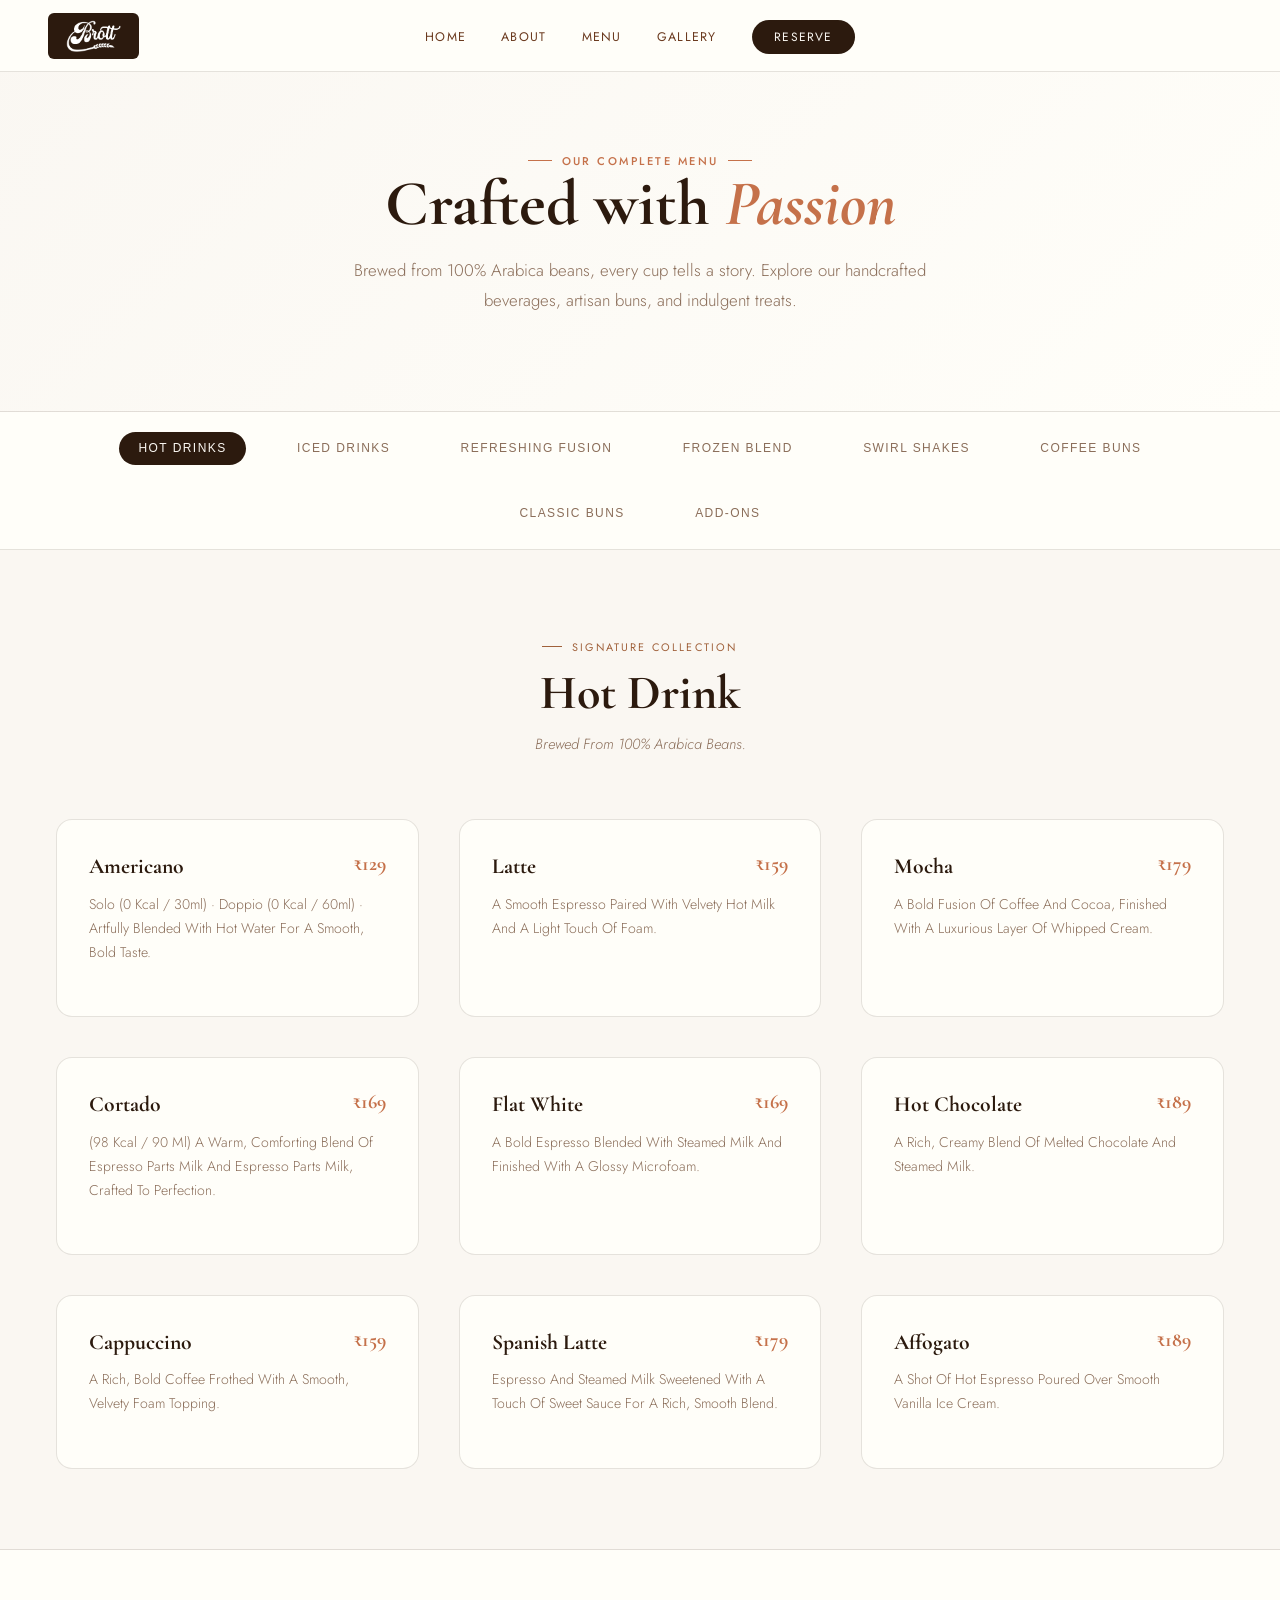
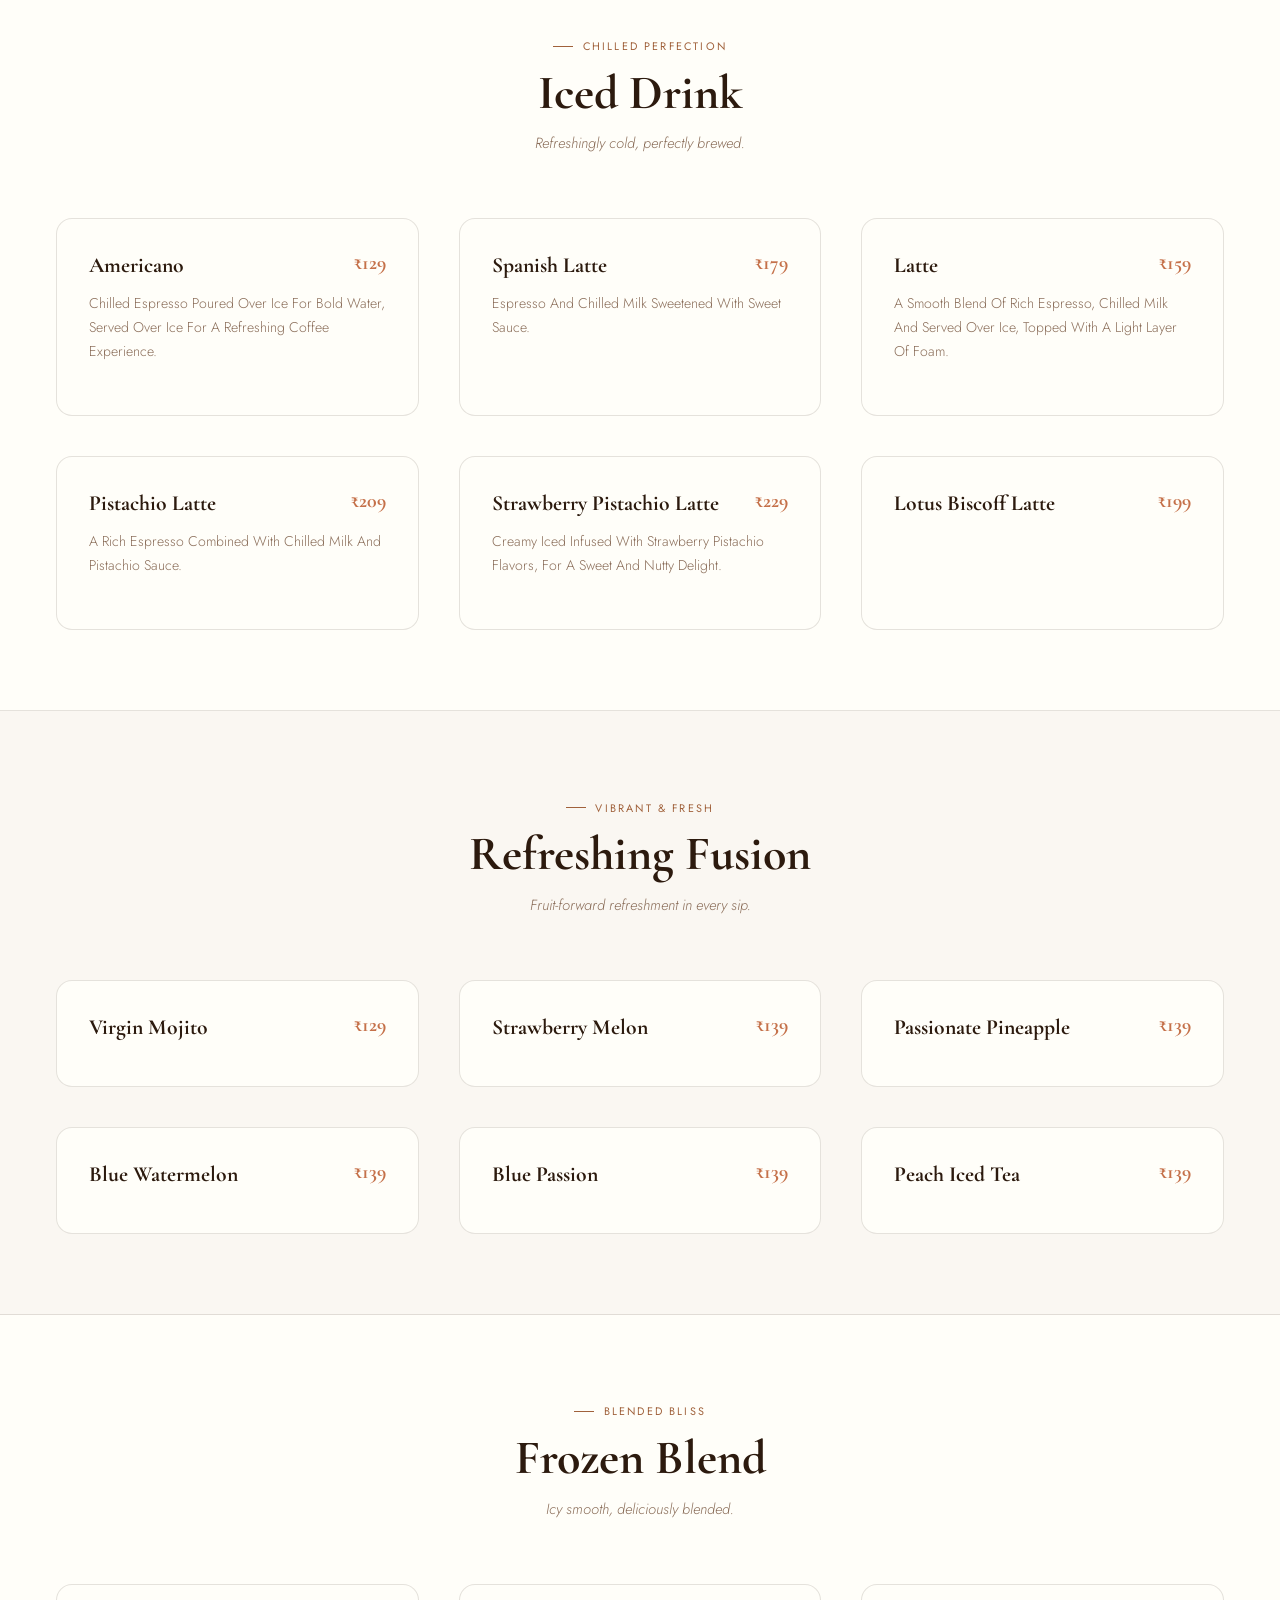
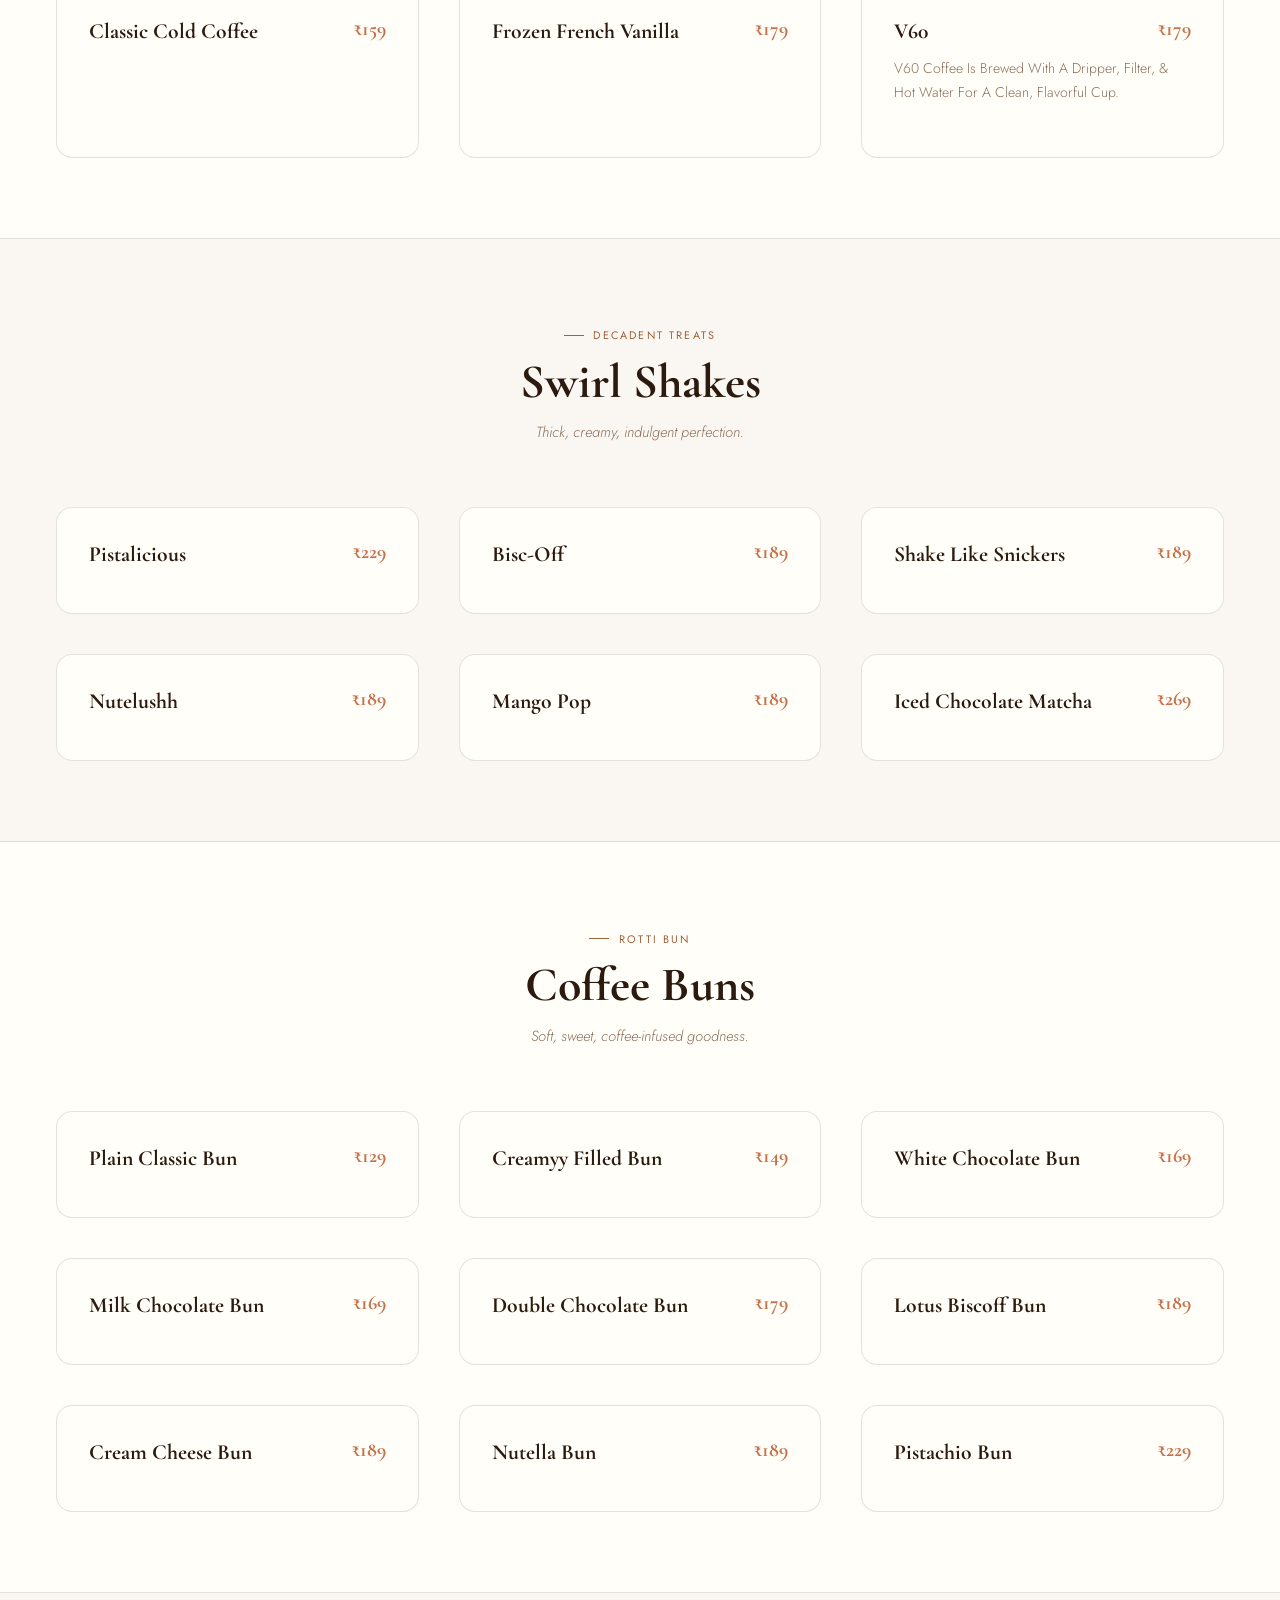
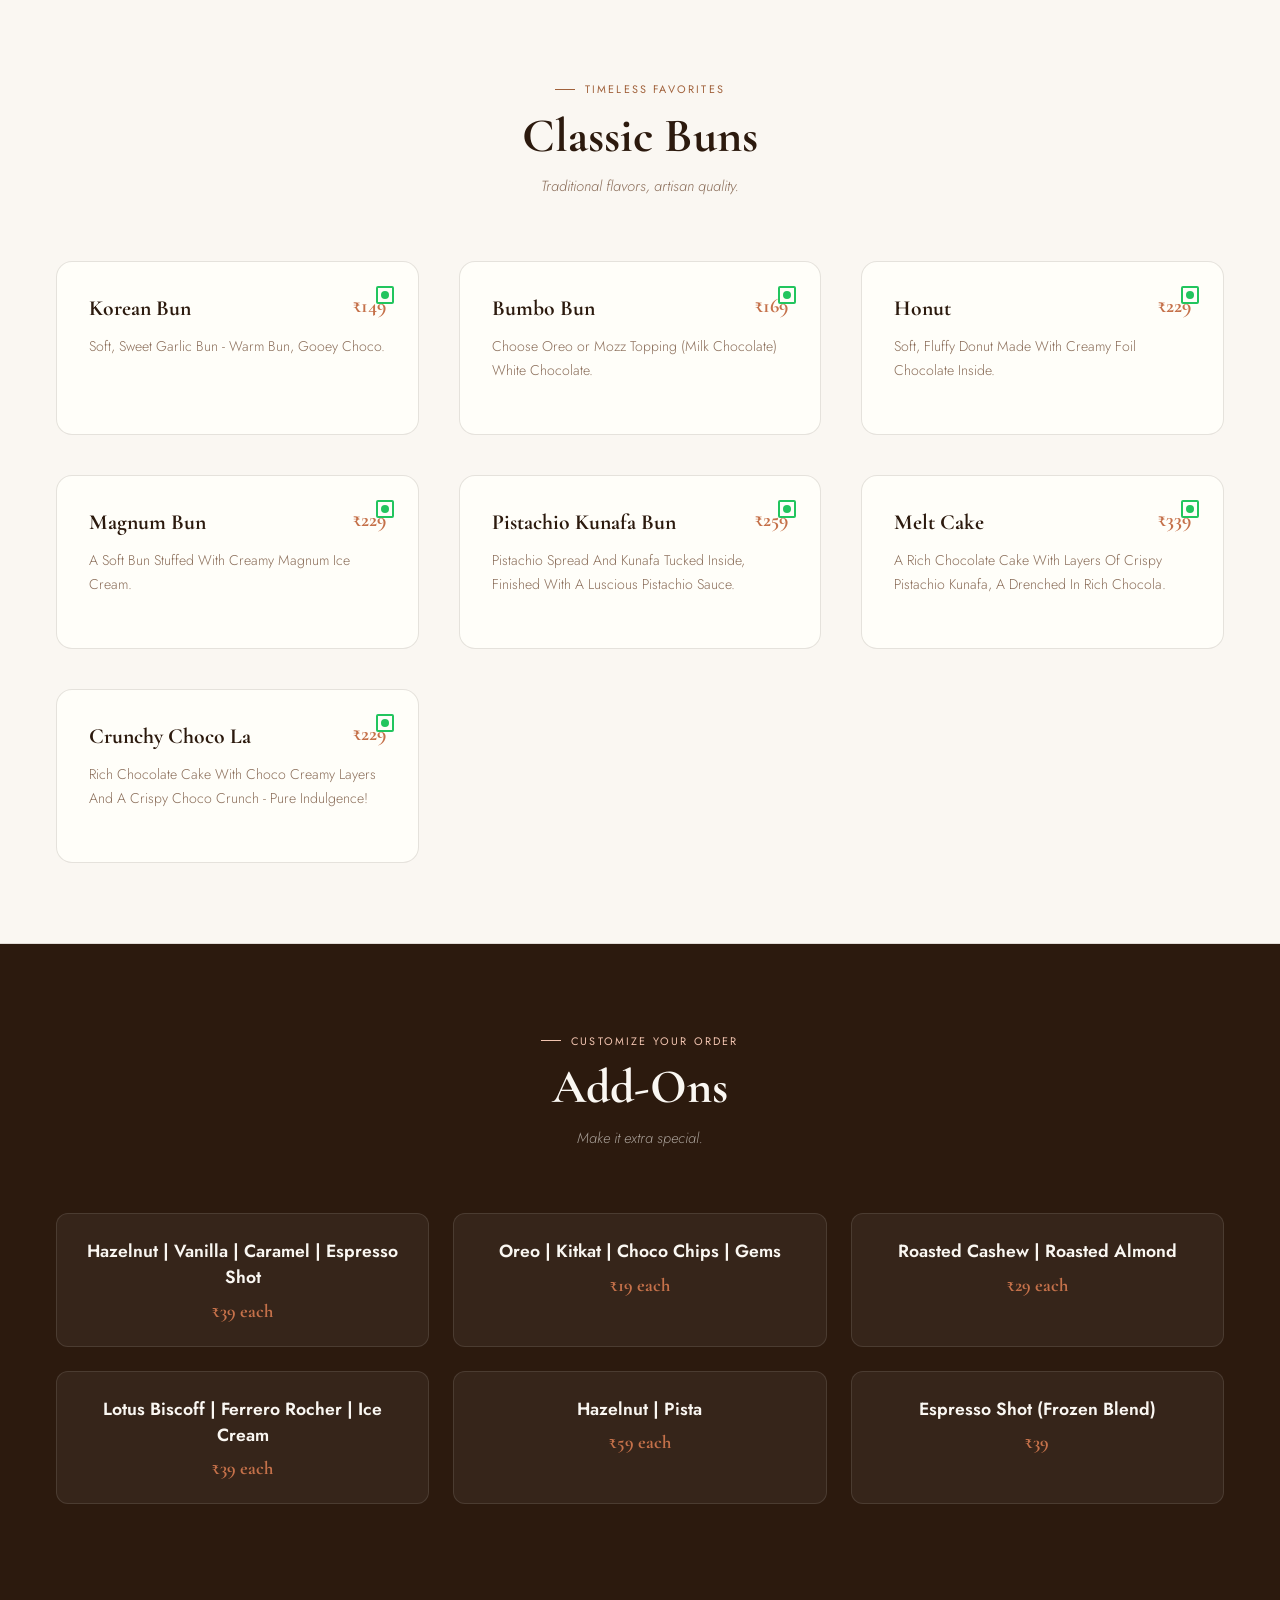
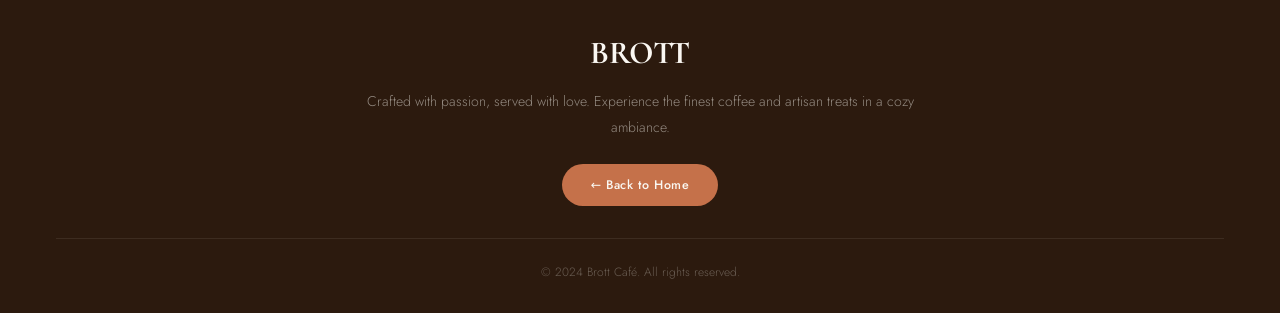
==== menu.html @ 0ff43f2c "Add files via upload" ====
<!DOCTYPE html>
<html lang="en">
<head>
<meta charset="UTF-8">
<meta name="viewport" content="width=device-width, initial-scale=1.0">
<title>Menu - Brott Café</title>
<link href="https://fonts.googleapis.com/css2?family=Cormorant+Garamond:wght@400;500;700&family=Jost:wght@300;400;500;600&display=swap" rel="stylesheet">
<style>
*,*::before,*::after{margin:0;padding:0;box-sizing:border-box}
:root{
  --cream:#FAF7F2;
  --warm:#FFFEF9;
  --blush:#F2C4B0;
  --terra:#C5714A;
  --brown:#2C1A0E;
  --midbrown:#6B3A1F;
  --softbrown:#A0613B;
  --muted:#8B6E5A;
  --border:rgba(44,26,14,0.12);
  --serif:'Cormorant Garamond',Georgia,serif;
  --sans:'Jost',system-ui,sans-serif;
}
html{scroll-behavior:smooth}
body{font-family:var(--sans);background:var(--warm);color:var(--brown);overflow-x:hidden}

/* ─── NAVBAR ─────────────────────────────────────────────── */
nav{
  position:fixed;top:0;left:0;right:0;z-index:200;
  display:flex;align-items:center;justify-content:space-between;
  padding:0 3rem;
  height:72px;
  background:rgba(255,254,249,0.96);
  backdrop-filter:blur(16px);
  border-bottom:1px solid var(--border);
  transition:height 0.3s,box-shadow 0.3s;
}
nav.scrolled{height:60px;box-shadow:0 2px 24px rgba(44,26,14,0.06)}
.nav-logo-wrap{
  display:flex;align-items:center;
  background:var(--brown);
  padding:7px 18px;
  border-radius:6px;
  text-decoration:none;
  transition:background 0.2s;
}
.nav-logo-wrap:hover{background:var(--terra)}
.nav-logo-wrap img{
  height:32px;width:auto;display:block;
}
.nav-toggle{
  display:none;
  align-items:center;
  justify-content:center;
  width:42px;
  height:42px;
  border:none;
  border-radius:12px;
  background:rgba(255,254,249,0.94);
  color:var(--brown);
  cursor:pointer;
  transition:transform 0.2s, background 0.2s;
}
.nav-toggle:hover{background:rgba(255,254,249,1)}
.nav-toggle span{
  display:block;
  width:22px;
  height:2px;
  background:var(--brown);
  border-radius:999px;
  position:relative;
}
.nav-toggle span::before,
.nav-toggle span::after{
  content:'';
  position:absolute;
  width:22px;
  height:2px;
  background:var(--brown);
  border-radius:999px;
  left:0;
  transition:transform 0.2s;
}
.nav-toggle span::before{top:-7px;}
.nav-toggle span::after{top:7px;}
.nav-toggle.open span{background:transparent;}
.nav-toggle.open span::before{transform: translateY(7px) rotate(45deg);}
.nav-toggle.open span::after{transform: translateY(-7px) rotate(-45deg);}
.nav-links{
  display:flex;gap:2.2rem;align-items:center;list-style:none;
  position:absolute;left:50%;transform:translateX(-50%);
}
.nav-links a{
  font-size:0.78rem;font-weight:400;letter-spacing:0.1em;
  text-transform:uppercase;color:var(--midbrown);
  text-decoration:none;transition:color 0.2s;
}
.nav-links a:hover{color:var(--terra)}
.nav-cta{
  background:var(--brown);color:var(--cream) !important;
  padding:0.5rem 1.4rem;border-radius:100px;
  font-size:0.75rem !important;letter-spacing:0.08em;
  transition:background 0.2s,transform 0.15s !important;
}
.nav-cta:hover{background:var(--terra) !important;transform:translateY(-1px)}

/* ─── MENU HERO ──────────────────────────────────────────── */
.menu-hero{
  padding:9rem 3.5rem 4rem;
  background:linear-gradient(135deg, var(--cream) 0%, var(--warm) 100%);
  text-align:center;
  border-bottom:1px solid var(--border);
}
.menu-hero h1{
  font-family:var(--serif);
  font-size:clamp(3rem,5vw,4.5rem);
  line-height:1.1;
  color:var(--brown);
  font-weight:700;
  margin-bottom:1rem;
}
.menu-hero p{
  font-size:1.05rem;
  color:var(--muted);
  font-weight:300;
  max-width:600px;
  margin:0 auto 2rem;
  line-height:1.8;
}
.menu-hero-tag{
  display:inline-flex;align-items:center;gap:0.6rem;
  font-size:0.7rem;letter-spacing:0.22em;text-transform:uppercase;
  color:var(--terra);font-weight:500;
}
.menu-hero-tag::before,
.menu-hero-tag::after{content:'';display:block;width:24px;height:1px;background:var(--terra)}

/* ─── MENU NAVIGATION ────────────────────────────────────── */
.menu-nav{
  position:sticky;
  top:72px;
  z-index:100;
  background:rgba(255,254,249,0.98);
  backdrop-filter:blur(16px);
  border-bottom:1px solid var(--border);
  padding:1.2rem 3.5rem;
}
.menu-nav-inner{
  display:flex;
  gap:2rem;
  justify-content:center;
  flex-wrap:wrap;
}
.menu-nav-btn{
  font-size:0.75rem;
  letter-spacing:0.12em;
  text-transform:uppercase;
  color:var(--muted);
  background:transparent;
  border:none;
  cursor:pointer;
  padding:0.6rem 1.2rem;
  border-radius:100px;
  transition:all 0.2s;
  font-weight:500;
}
.menu-nav-btn:hover{
  color:var(--brown);
  background:rgba(197,113,74,0.08);
}
.menu-nav-btn.active{
  color:var(--cream);
  background:var(--brown);
}

/* ─── MENU SECTION ───────────────────────────────────────── */
.menu-section{
  padding:5rem 3.5rem;
  border-bottom:1px solid var(--border);
}
.menu-section:nth-child(even){
  background:var(--cream);
}
.menu-section:nth-child(odd){
  background:var(--warm);
}
.section-header{
  text-align:center;
  margin-bottom:4rem;
}
.section-tag{
  font-size:0.68rem;
  letter-spacing:0.2em;
  text-transform:uppercase;
  color:var(--softbrown);
  font-weight:400;
  display:inline-flex;
  align-items:center;
  gap:0.6rem;
  margin-bottom:0.8rem;
}
.section-tag::before{content:'';display:block;width:20px;height:1px;background:var(--softbrown)}
.section-title{
  font-family:var(--serif);
  font-size:clamp(2.2rem,4vw,3rem);
  line-height:1.1;
  font-weight:700;
  color:var(--brown);
  margin-bottom:0.8rem;
}
.section-subtitle{
  font-size:0.92rem;
  color:var(--muted);
  font-weight:300;
  font-style:italic;
}

/* ─── MENU GRID ──────────────────────────────────────────── */
.menu-grid{
  display:grid;
  grid-template-columns:repeat(auto-fill, minmax(320px, 1fr));
  gap:2.5rem;
  max-width:1400px;
  margin:0 auto;
}
.menu-item{
  background:var(--warm);
  border-radius:16px;
  padding:2rem;
  border:1px solid var(--border);
  transition:all 0.3s;
  position:relative;
}
.menu-section:nth-child(even) .menu-item{
  background:var(--warm);
}
.menu-item:hover{
  transform:translateY(-4px);
  box-shadow:0 8px 32px rgba(44,26,14,0.12);
  border-color:var(--terra);
}
.menu-item-header{
  display:flex;
  justify-content:space-between;
  align-items:flex-start;
  margin-bottom:0.8rem;
}
.menu-item-name{
  font-family:var(--serif);
  font-size:1.35rem;
  font-weight:700;
  color:var(--brown);
  line-height:1.3;
  flex:1;
}
.menu-item-price{
  font-family:var(--serif);
  font-size:1.25rem;
  font-weight:700;
  color:var(--terra);
  white-space:nowrap;
  margin-left:1rem;
}
.menu-item-desc{
  font-size:0.88rem;
  color:var(--muted);
  line-height:1.7;
  font-weight:300;
  margin-bottom:1.2rem;
}
.menu-item-badge{
  display:inline-block;
  background:var(--terra);
  color:var(--cream);
  font-size:0.6rem;
  letter-spacing:0.12em;
  text-transform:uppercase;
  padding:0.3rem 0.75rem;
  border-radius:100px;
  font-weight:500;
  margin-bottom:0.6rem;
}
.menu-item-veg{
  position:absolute;
  top:1.5rem;
  right:1.5rem;
  width:18px;
  height:18px;
  border:2px solid #22C55E;
  border-radius:2px;
  display:flex;
  align-items:center;
  justify-content:center;
}
.menu-item-veg::after{
  content:'';
  width:8px;
  height:8px;
  background:#22C55E;
  border-radius:50%;
}

/* ─── ADD ONS SECTION ────────────────────────────────────── */
.addons-section{
  background:var(--brown) !important;
  color:var(--cream);
}
.addons-section .section-tag{
  color:var(--blush);
}
.addons-section .section-tag::before{
  background:var(--blush);
}
.addons-section .section-title{
  color:var(--cream);
}
.addons-section .section-subtitle{
  color:rgba(250,247,242,0.6);
}
.addon-grid{
  display:grid;
  grid-template-columns:repeat(auto-fit, minmax(280px, 1fr));
  gap:1.5rem;
  max-width:1200px;
  margin:0 auto;
}
.addon-card{
  background:rgba(255,255,255,0.05);
  border:1px solid rgba(255,255,255,0.1);
  border-radius:12px;
  padding:1.5rem;
  text-align:center;
  transition:all 0.3s;
}
.addon-card:hover{
  background:rgba(255,255,255,0.08);
  border-color:var(--terra);
  transform:translateY(-2px);
}
.addon-card h4{
  font-size:1.1rem;
  color:var(--cream);
  margin-bottom:0.5rem;
  font-weight:600;
}
.addon-card p{
  font-size:0.85rem;
  color:rgba(250,247,242,0.5);
  font-weight:300;
}
.addon-price{
  font-family:var(--serif);
  font-size:1.15rem;
  color:var(--terra);
  font-weight:700;
  margin-top:0.6rem;
}

/* ─── FOOTER ─────────────────────────────────────────────── */
footer{background:var(--brown);padding:3rem 3.5rem 2rem;margin-top:0}
.footer-content{
  text-align:center;
  max-width:600px;
  margin:0 auto;
}
.footer-logo{
  font-family:var(--serif);
  font-size:2rem;
  font-weight:700;
  color:var(--cream);
  margin-bottom:1rem;
}
.footer-content p{
  font-size:0.88rem;
  color:rgba(250,247,242,0.5);
  font-weight:300;
  line-height:1.85;
  margin-bottom:1.5rem;
}
.footer-back{
  display:inline-flex;
  align-items:center;
  gap:0.5rem;
  background:var(--terra);
  color:var(--cream);
  padding:0.75rem 1.8rem;
  border-radius:100px;
  font-size:0.78rem;
  font-weight:500;
  letter-spacing:0.05em;
  text-decoration:none;
  transition:all 0.2s;
}
.footer-back:hover{
  background:var(--softbrown);
  transform:translateY(-2px);
}
.footer-bottom{
  border-top:1px solid rgba(250,247,242,0.08);
  padding-top:1.5rem;
  margin-top:2rem;
  text-align:center;
}
.footer-bottom p{
  font-size:0.75rem;
  color:rgba(250,247,242,0.3);
  font-weight:300;
}

/* ─── RESPONSIVE ─────────────────────────────────────────── */
@media(max-width:900px){
  nav{padding:0 1.5rem}
  .nav-toggle{display:inline-flex}
  .nav-links{display:none;position:fixed;top:72px;left:0;right:0;z-index:190;
    flex-direction:column;align-items:flex-start;gap:1rem;
    padding:1.25rem 1.5rem;background:rgba(255,254,249,0.98);
    backdrop-filter:blur(16px);border-bottom:1px solid rgba(44,26,14,0.08);
    max-height:calc(100vh - 72px);overflow-y:auto;
    transform:none;
  }
  .nav-links.open{display:flex}
  .nav-links li{width:100%}
  .nav-links a{display:block;width:100%;padding:0.75rem 0;color:var(--brown);}
  .nav-cta{width:100%;text-align:center;}
  .menu-hero{padding:7rem 1.5rem 3rem}
  .menu-nav{padding:1rem 1.5rem;top:60px}
  .menu-nav-inner{gap:0.8rem}
  .menu-nav-btn{font-size:0.7rem;padding:0.5rem 1rem}
  .menu-section{padding:3.5rem 1.5rem}
  .menu-grid{
    grid-template-columns:1fr;
    gap:1.5rem;
  }
  .addon-grid{grid-template-columns:1fr}
  footer{padding:2.5rem 1.5rem 1.5rem}
}

/* ─── ANIMATIONS ─────────────────────────────────────────── */
@keyframes fadeIn{
  from{opacity:0;transform:translateY(20px)}
  to{opacity:1;transform:translateY(0)}
}
.menu-item{
  animation:fadeIn 0.6s ease forwards;
  opacity:0;
}
.menu-item:nth-child(1){animation-delay:0.1s}
.menu-item:nth-child(2){animation-delay:0.15s}
.menu-item:nth-child(3){animation-delay:0.2s}
.menu-item:nth-child(4){animation-delay:0.25s}
.menu-item:nth-child(5){animation-delay:0.3s}
.menu-item:nth-child(6){animation-delay:0.35s}
</style>
</head>
<body>

<!-- NAVBAR -->
<nav id="nav">
  <a class="nav-logo-wrap" href="#" aria-label="Brott Home">
    <img src="images/brott_logo_transparent.png" alt="">  </a>
  <button class="nav-toggle" type="button" aria-label="Toggle navigation" aria-expanded="false" aria-controls="nav-menu">
    <span></span>
  </button>
  <ul id="nav-menu" class="nav-links">
    <li><a href="index.html#home">Home</a></li>
    <li><a href="index.html#about">About</a></li>
    <li><a href="menu.html">Menu</a></li>
    <li><a href="index.html#gallery">Gallery</a></li>
    <li><a href="tel:+917996866066" class="nav-cta">Reserve</a></li>
  </ul>
</nav>

<!-- MENU HERO -->
<section class="menu-hero">
  <div class="menu-hero-tag">Our Complete Menu</div>
  <h1>Crafted with <em style="color:var(--terra);font-style:italic">Passion</em></h1>
  <p>Brewed from 100% Arabica beans, every cup tells a story. Explore our handcrafted beverages, artisan buns, and indulgent treats.</p>
</section>

<!-- MENU NAVIGATION -->
<div class="menu-nav">
  <div class="menu-nav-inner">
    <button class="menu-nav-btn active" data-target="hot-drinks">Hot Drinks</button>
    <button class="menu-nav-btn" data-target="iced-drinks">Iced Drinks</button>
    <button class="menu-nav-btn" data-target="refreshing">Refreshing Fusion</button>
    <button class="menu-nav-btn" data-target="frozen">Frozen Blend</button>
    <button class="menu-nav-btn" data-target="shakes">Swirl Shakes</button>
    <button class="menu-nav-btn" data-target="coffee-buns">Coffee Buns</button>
    <button class="menu-nav-btn" data-target="classic-buns">Classic Buns</button>
    <button class="menu-nav-btn" data-target="addons">Add-Ons</button>
  </div>
</div>

<!-- HOT DRINKS -->
<section class="menu-section" id="hot-drinks">
  <div class="section-header">
    <div class="section-tag">Signature Collection</div>
    <h2 class="section-title">Hot Drink</h2>
    <p class="section-subtitle">Brewed From 100% Arabica Beans.</p>
  </div>
  <div class="menu-grid">
    <div class="menu-item">
      <div class="menu-item-header">
        <h3 class="menu-item-name">Americano</h3>
        <span class="menu-item-price">₹129</span>
      </div>
      <p class="menu-item-desc">Solo (0 Kcal / 30ml) · Doppio (0 Kcal / 60ml) · Artfully Blended With Hot Water For A Smooth, Bold Taste.</p>
    </div>
    
    <div class="menu-item">
      <div class="menu-item-header">
        <h3 class="menu-item-name">Latte</h3>
        <span class="menu-item-price">₹159</span>
      </div>
      <p class="menu-item-desc">A Smooth Espresso Paired With Velvety Hot Milk And A Light Touch Of Foam.</p>
    </div>
    
    <div class="menu-item">
      <div class="menu-item-header">
        <h3 class="menu-item-name">Mocha</h3>
        <span class="menu-item-price">₹179</span>
      </div>
      <p class="menu-item-desc">A Bold Fusion Of Coffee And Cocoa, Finished With A Luxurious Layer Of Whipped Cream.</p>
    </div>
    
    <div class="menu-item">
      <div class="menu-item-header">
        <h3 class="menu-item-name">Cortado</h3>
        <span class="menu-item-price">₹169</span>
      </div>
      <p class="menu-item-desc">(98 Kcal / 90 Ml) A Warm, Comforting Blend Of Espresso Parts Milk And Espresso Parts Milk, Crafted To Perfection.</p>
    </div>
    
    <div class="menu-item">
      <div class="menu-item-header">
        <h3 class="menu-item-name">Flat White</h3>
        <span class="menu-item-price">₹169</span>
      </div>
      <p class="menu-item-desc">A Bold Espresso Blended With Steamed Milk And Finished With A Glossy Microfoam.</p>
    </div>
    
    <div class="menu-item">
      <div class="menu-item-header">
        <h3 class="menu-item-name">Hot Chocolate</h3>
        <span class="menu-item-price">₹189</span>
      </div>
      <p class="menu-item-desc">A Rich, Creamy Blend Of Melted Chocolate And Steamed Milk.</p>
    </div>
    
    <div class="menu-item">
      <div class="menu-item-header">
        <h3 class="menu-item-name">Cappuccino</h3>
        <span class="menu-item-price">₹159</span>
      </div>
      <p class="menu-item-desc">A Rich, Bold Coffee Frothed With A Smooth, Velvety Foam Topping.</p>
    </div>
    
    <div class="menu-item">
      <div class="menu-item-header">
        <h3 class="menu-item-name">Spanish Latte</h3>
        <span class="menu-item-price">₹179</span>
      </div>
      <p class="menu-item-desc">Espresso And Steamed Milk Sweetened With A Touch Of Sweet Sauce For A Rich, Smooth Blend.</p>
    </div>
    
    <div class="menu-item">
      <div class="menu-item-header">
        <h3 class="menu-item-name">Affogato</h3>
        <span class="menu-item-price">₹189</span>
      </div>
      <p class="menu-item-desc">A Shot Of Hot Espresso Poured Over Smooth Vanilla Ice Cream.</p>
    </div>
  </div>
</section>

<!-- ICED DRINKS -->
<section class="menu-section" id="iced-drinks">
  <div class="section-header">
    <div class="section-tag">Chilled Perfection</div>
    <h2 class="section-title">Iced Drink</h2>
    <p class="section-subtitle">Refreshingly cold, perfectly brewed.</p>
  </div>
  <div class="menu-grid">
    <div class="menu-item">
      <div class="menu-item-header">
        <h3 class="menu-item-name">Americano</h3>
        <span class="menu-item-price">₹129</span>
      </div>
      <p class="menu-item-desc">Chilled Espresso Poured Over Ice For Bold Water, Served Over Ice For A Refreshing Coffee Experience.</p>
    </div>
    
    <div class="menu-item">
      <div class="menu-item-header">
        <h3 class="menu-item-name">Spanish Latte</h3>
        <span class="menu-item-price">₹179</span>
      </div>
      <p class="menu-item-desc">Espresso And Chilled Milk Sweetened With Sweet Sauce.</p>
    </div>
    
    <div class="menu-item">
      <div class="menu-item-header">
        <h3 class="menu-item-name">Latte</h3>
        <span class="menu-item-price">₹159</span>
      </div>
      <p class="menu-item-desc">A Smooth Blend Of Rich Espresso, Chilled Milk And Served Over Ice, Topped With A Light Layer Of Foam.</p>
    </div>
    
    <div class="menu-item">
      <div class="menu-item-header">
        <h3 class="menu-item-name">Pistachio Latte</h3>
        <span class="menu-item-price">₹209</span>
      </div>
      <p class="menu-item-desc">A Rich Espresso Combined With Chilled Milk And Pistachio Sauce.</p>
    </div>
    
    <div class="menu-item">
      <div class="menu-item-header">
        <h3 class="menu-item-name">Strawberry Pistachio Latte</h3>
        <span class="menu-item-price">₹229</span>
      </div>
      <p class="menu-item-desc">Creamy Iced Infused With Strawberry Pistachio Flavors, For A Sweet And Nutty Delight.</p>
    </div>
    
    <div class="menu-item">
      <div class="menu-item-header">
        <h3 class="menu-item-name">Lotus Biscoff Latte</h3>
        <span class="menu-item-price">₹199</span>
      </div>
      <p class="menu-item-desc"></p>
    </div>
  </div>
</section>

<!-- REFRESHING FUSION -->
<section class="menu-section" id="refreshing">
  <div class="section-header">
    <div class="section-tag">Vibrant & Fresh</div>
    <h2 class="section-title">Refreshing Fusion</h2>
    <p class="section-subtitle">Fruit-forward refreshment in every sip.</p>
  </div>
  <div class="menu-grid">
    <div class="menu-item">
      <div class="menu-item-header">
        <h3 class="menu-item-name">Virgin Mojito</h3>
        <span class="menu-item-price">₹129</span>
      </div>
    </div>
    
    <div class="menu-item">
      <div class="menu-item-header">
        <h3 class="menu-item-name">Strawberry Melon</h3>
        <span class="menu-item-price">₹139</span>
      </div>
    </div>
    
    <div class="menu-item">
      <div class="menu-item-header">
        <h3 class="menu-item-name">Passionate Pineapple</h3>
        <span class="menu-item-price">₹139</span>
      </div>
    </div>
    
    <div class="menu-item">
      <div class="menu-item-header">
        <h3 class="menu-item-name">Blue Watermelon</h3>
        <span class="menu-item-price">₹139</span>
      </div>
    </div>
    
    <div class="menu-item">
      <div class="menu-item-header">
        <h3 class="menu-item-name">Blue Passion</h3>
        <span class="menu-item-price">₹139</span>
      </div>
    </div>
    
    <div class="menu-item">
      <div class="menu-item-header">
        <h3 class="menu-item-name">Peach Iced Tea</h3>
        <span class="menu-item-price">₹139</span>
      </div>
    </div>
  </div>
</section>

<!-- FROZEN BLEND -->
<section class="menu-section" id="frozen">
  <div class="section-header">
    <div class="section-tag">Blended Bliss</div>
    <h2 class="section-title">Frozen Blend</h2>
    <p class="section-subtitle">Icy smooth, deliciously blended.</p>
  </div>
  <div class="menu-grid">
    <div class="menu-item">
      <div class="menu-item-header">
        <h3 class="menu-item-name">Classic Cold Coffee</h3>
        <span class="menu-item-price">₹159</span>
      </div>
    </div>
    
    <div class="menu-item">
      <div class="menu-item-header">
        <h3 class="menu-item-name">Frozen French Vanilla</h3>
        <span class="menu-item-price">₹179</span>
      </div>
    </div>
    
    <div class="menu-item">
      <div class="menu-item-header">
        <h3 class="menu-item-name">V60</h3>
        <span class="menu-item-price">₹179</span>
      </div>
      <p class="menu-item-desc">V60 Coffee Is Brewed With A Dripper, Filter, & Hot Water For A Clean, Flavorful Cup.</p>
    </div>
  </div>
</section>

<!-- SWIRL SHAKES -->
<section class="menu-section" id="shakes">
  <div class="section-header">
    <div class="section-tag">Decadent Treats</div>
    <h2 class="section-title">Swirl Shakes</h2>
    <p class="section-subtitle">Thick, creamy, indulgent perfection.</p>
  </div>
  <div class="menu-grid">
    <div class="menu-item">
      <div class="menu-item-header">
        <h3 class="menu-item-name">Pistalicious</h3>
        <span class="menu-item-price">₹229</span>
      </div>
    </div>
    
    <div class="menu-item">
      <div class="menu-item-header">
        <h3 class="menu-item-name">Bisc-Off</h3>
        <span class="menu-item-price">₹189</span>
      </div>
    </div>
    
    <div class="menu-item">
      <div class="menu-item-header">
        <h3 class="menu-item-name">Shake Like Snickers</h3>
        <span class="menu-item-price">₹189</span>
      </div>
    </div>
    
    <div class="menu-item">
      <div class="menu-item-header">
        <h3 class="menu-item-name">Nutelushh</h3>
        <span class="menu-item-price">₹189</span>
      </div>
    </div>
    
    <div class="menu-item">
      <div class="menu-item-header">
        <h3 class="menu-item-name">Mango Pop</h3>
        <span class="menu-item-price">₹189</span>
      </div>
    </div>
    
    <div class="menu-item">
      <div class="menu-item-header">
        <h3 class="menu-item-name">Iced Chocolate Matcha</h3>
        <span class="menu-item-price">₹269</span>
      </div>
    </div>
  </div>
</section>

<!-- COFFEE BUNS -->
<section class="menu-section" id="coffee-buns">
  <div class="section-header">
    <div class="section-tag">Rotti Bun</div>
    <h2 class="section-title">Coffee Buns</h2>
    <p class="section-subtitle">Soft, sweet, coffee-infused goodness.</p>
  </div>
  <div class="menu-grid">
    <div class="menu-item">
      <div class="menu-item-header">
        <h3 class="menu-item-name">Plain Classic Bun</h3>
        <span class="menu-item-price">₹129</span>
      </div>
    </div>
    
    <div class="menu-item">
      <div class="menu-item-header">
        <h3 class="menu-item-name">Creamyy Filled Bun</h3>
        <span class="menu-item-price">₹149</span>
      </div>
    </div>
    
    <div class="menu-item">
      <div class="menu-item-header">
        <h3 class="menu-item-name">White Chocolate Bun</h3>
        <span class="menu-item-price">₹169</span>
      </div>
    </div>
    
    <div class="menu-item">
      <div class="menu-item-header">
        <h3 class="menu-item-name">Milk Chocolate Bun</h3>
        <span class="menu-item-price">₹169</span>
      </div>
    </div>
    
    <div class="menu-item">
      <div class="menu-item-header">
        <h3 class="menu-item-name">Double Chocolate Bun</h3>
        <span class="menu-item-price">₹179</span>
      </div>
    </div>
    
    <div class="menu-item">
      <div class="menu-item-header">
        <h3 class="menu-item-name">Lotus Biscoff Bun</h3>
        <span class="menu-item-price">₹189</span>
      </div>
    </div>
    
    <div class="menu-item">
      <div class="menu-item-header">
        <h3 class="menu-item-name">Cream Cheese Bun</h3>
        <span class="menu-item-price">₹189</span>
      </div>
    </div>
    
    <div class="menu-item">
      <div class="menu-item-header">
        <h3 class="menu-item-name">Nutella Bun</h3>
        <span class="menu-item-price">₹189</span>
      </div>
    </div>
    
    <div class="menu-item">
      <div class="menu-item-header">
        <h3 class="menu-item-name">Pistachio Bun</h3>
        <span class="menu-item-price">₹229</span>
      </div>
    </div>
  </div>
</section>

<!-- CLASSIC BUNS -->
<section class="menu-section" id="classic-buns">
  <div class="section-header">
    <div class="section-tag">Timeless Favorites</div>
    <h2 class="section-title">Classic Buns</h2>
    <p class="section-subtitle">Traditional flavors, artisan quality.</p>
  </div>
  <div class="menu-grid">
    <div class="menu-item">
      <div class="menu-item-veg"></div>
      <div class="menu-item-header">
        <h3 class="menu-item-name">Korean Bun</h3>
        <span class="menu-item-price">₹149</span>
      </div>
      <p class="menu-item-desc">Soft, Sweet Garlic Bun - Warm Bun, Gooey Choco.</p>
    </div>
    
    <div class="menu-item">
      <div class="menu-item-veg"></div>
      <div class="menu-item-header">
        <h3 class="menu-item-name">Bumbo Bun</h3>
        <span class="menu-item-price">₹169</span>
      </div>
      <p class="menu-item-desc">Choose Oreo or Mozz Topping (Milk Chocolate) White Chocolate.</p>
    </div>
    
    <div class="menu-item">
      <div class="menu-item-veg"></div>
      <div class="menu-item-header">
        <h3 class="menu-item-name">Honut</h3>
        <span class="menu-item-price">₹229</span>
      </div>
      <p class="menu-item-desc">Soft, Fluffy Donut Made With Creamy Foil Chocolate Inside.</p>
    </div>
    
    <div class="menu-item">
      <div class="menu-item-veg"></div>
      <div class="menu-item-header">
        <h3 class="menu-item-name">Magnum Bun</h3>
        <span class="menu-item-price">₹229</span>
      </div>
      <p class="menu-item-desc">A Soft Bun Stuffed With Creamy Magnum Ice Cream.</p>
    </div>
    
    <div class="menu-item">
      <div class="menu-item-veg"></div>
      <div class="menu-item-header">
        <h3 class="menu-item-name">Pistachio Kunafa Bun</h3>
        <span class="menu-item-price">₹259</span>
      </div>
      <p class="menu-item-desc">Pistachio Spread And Kunafa Tucked Inside, Finished With A Luscious Pistachio Sauce.</p>
    </div>
    
    <div class="menu-item">
      <div class="menu-item-veg"></div>
      <div class="menu-item-header">
        <h3 class="menu-item-name">Melt Cake</h3>
        <span class="menu-item-price">₹339</span>
      </div>
      <p class="menu-item-desc">A Rich Chocolate Cake With Layers Of Crispy Pistachio Kunafa, A Drenched In Rich Chocola.</p>
    </div>
    
    <div class="menu-item">
      <div class="menu-item-veg"></div>
      <div class="menu-item-header">
        <h3 class="menu-item-name">Crunchy Choco La</h3>
        <span class="menu-item-price">₹229</span>
      </div>
      <p class="menu-item-desc">Rich Chocolate Cake With Choco Creamy Layers And A Crispy Choco Crunch - Pure Indulgence!</p>
    </div>
  </div>
</section>

<!-- ADD ONS -->
<section class="menu-section addons-section" id="addons">
  <div class="section-header">
    <div class="section-tag">Customize Your Order</div>
    <h2 class="section-title">Add-Ons</h2>
    <p class="section-subtitle">Make it extra special.</p>
  </div>
  <div class="addon-grid">
    <div class="addon-card">
      <h4>Hazelnut | Vanilla | Caramel | Espresso Shot</h4>
      <div class="addon-price">₹39 each</div>
    </div>
    <div class="addon-card">
      <h4>Oreo | Kitkat | Choco Chips | Gems</h4>
      <div class="addon-price">₹19 each</div>
    </div>
    <div class="addon-card">
      <h4>Roasted Cashew | Roasted Almond</h4>
      <div class="addon-price">₹29 each</div>
    </div>
    <div class="addon-card">
      <h4>Lotus Biscoff | Ferrero Rocher | Ice Cream</h4>
      <div class="addon-price">₹39 each</div>
    </div>
    <div class="addon-card">
      <h4>Hazelnut | Pista</h4>
      <div class="addon-price">₹59 each</div>
    </div>
    <div class="addon-card">
      <h4>Espresso Shot (Frozen Blend)</h4>
      <div class="addon-price">₹39</div>
    </div>
  </div>
</section>

<!-- FOOTER -->
<footer>
  <div class="footer-content">
    <div class="footer-logo">BROTT</div>
    <p>Crafted with passion, served with love. Experience the finest coffee and artisan treats in a cozy ambiance.</p>
    <a href="index.html" class="footer-back">← Back to Home</a>
  </div>
  <div class="footer-bottom">
    <p>&copy; 2024 Brott Café. All rights reserved.</p>
  </div>
</footer>

<script>
// Navbar scroll effect
window.addEventListener('scroll', () => {
  const navbar = document.getElementById('navbar');
  if (window.scrollY > 100) {
    navbar.classList.add('scrolled');
  } else {
    navbar.classList.remove('scrolled');
  }
});

// Mobile menu toggle
const navToggle = document.getElementById('navToggle');
const navLinks = document.getElementById('navLinks');

navToggle.addEventListener('click', () => {
  navToggle.classList.toggle('open');
  navLinks.classList.toggle('open');
});

// Menu navigation
const menuNavBtns = document.querySelectorAll('.menu-nav-btn');
menuNavBtns.forEach(btn => {
  btn.addEventListener('click', () => {
    // Remove active class from all buttons
    menuNavBtns.forEach(b => b.classList.remove('active'));
    // Add active class to clicked button
    btn.classList.add('active');
    
    // Scroll to section
    const target = btn.getAttribute('data-target');
    const section = document.getElementById(target);
    if (section) {
      const offset = 140; // navbar + menu-nav height
      const elementPosition = section.getBoundingClientRect().top;
      const offsetPosition = elementPosition + window.pageYOffset - offset;
      
      window.scrollTo({
        top: offsetPosition,
        behavior: 'smooth'
      });
    }
  });
});

// Update active menu nav on scroll
const sections = document.querySelectorAll('.menu-section');
window.addEventListener('scroll', () => {
  let current = '';
  sections.forEach(section => {
    const sectionTop = section.offsetTop;
    const sectionHeight = section.clientHeight;
    if (window.pageYOffset >= (sectionTop - 200)) {
      current = section.getAttribute('id');
    }
  });
  
  menuNavBtns.forEach(btn => {
    btn.classList.remove('active');
    if (btn.getAttribute('data-target') === current) {
      btn.classList.add('active');
    }
  });
});
</script>

</body>
</html>
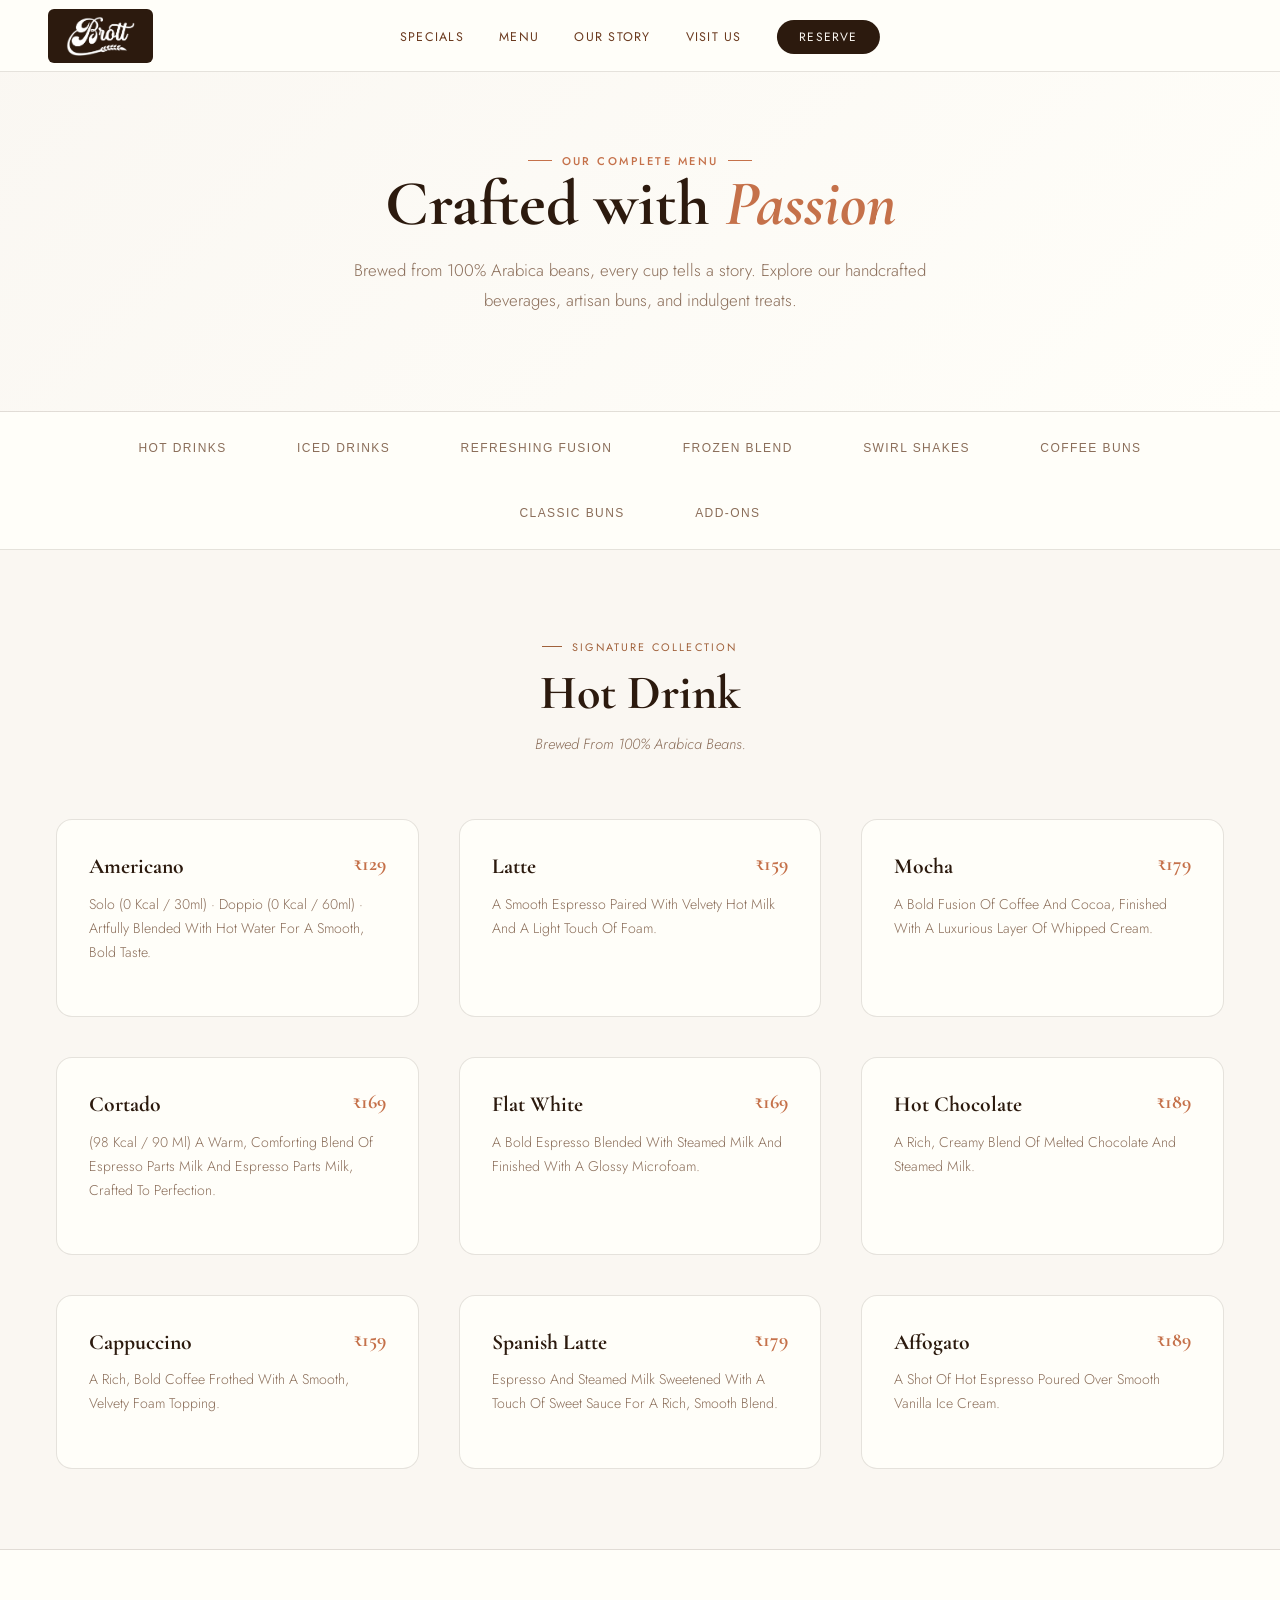
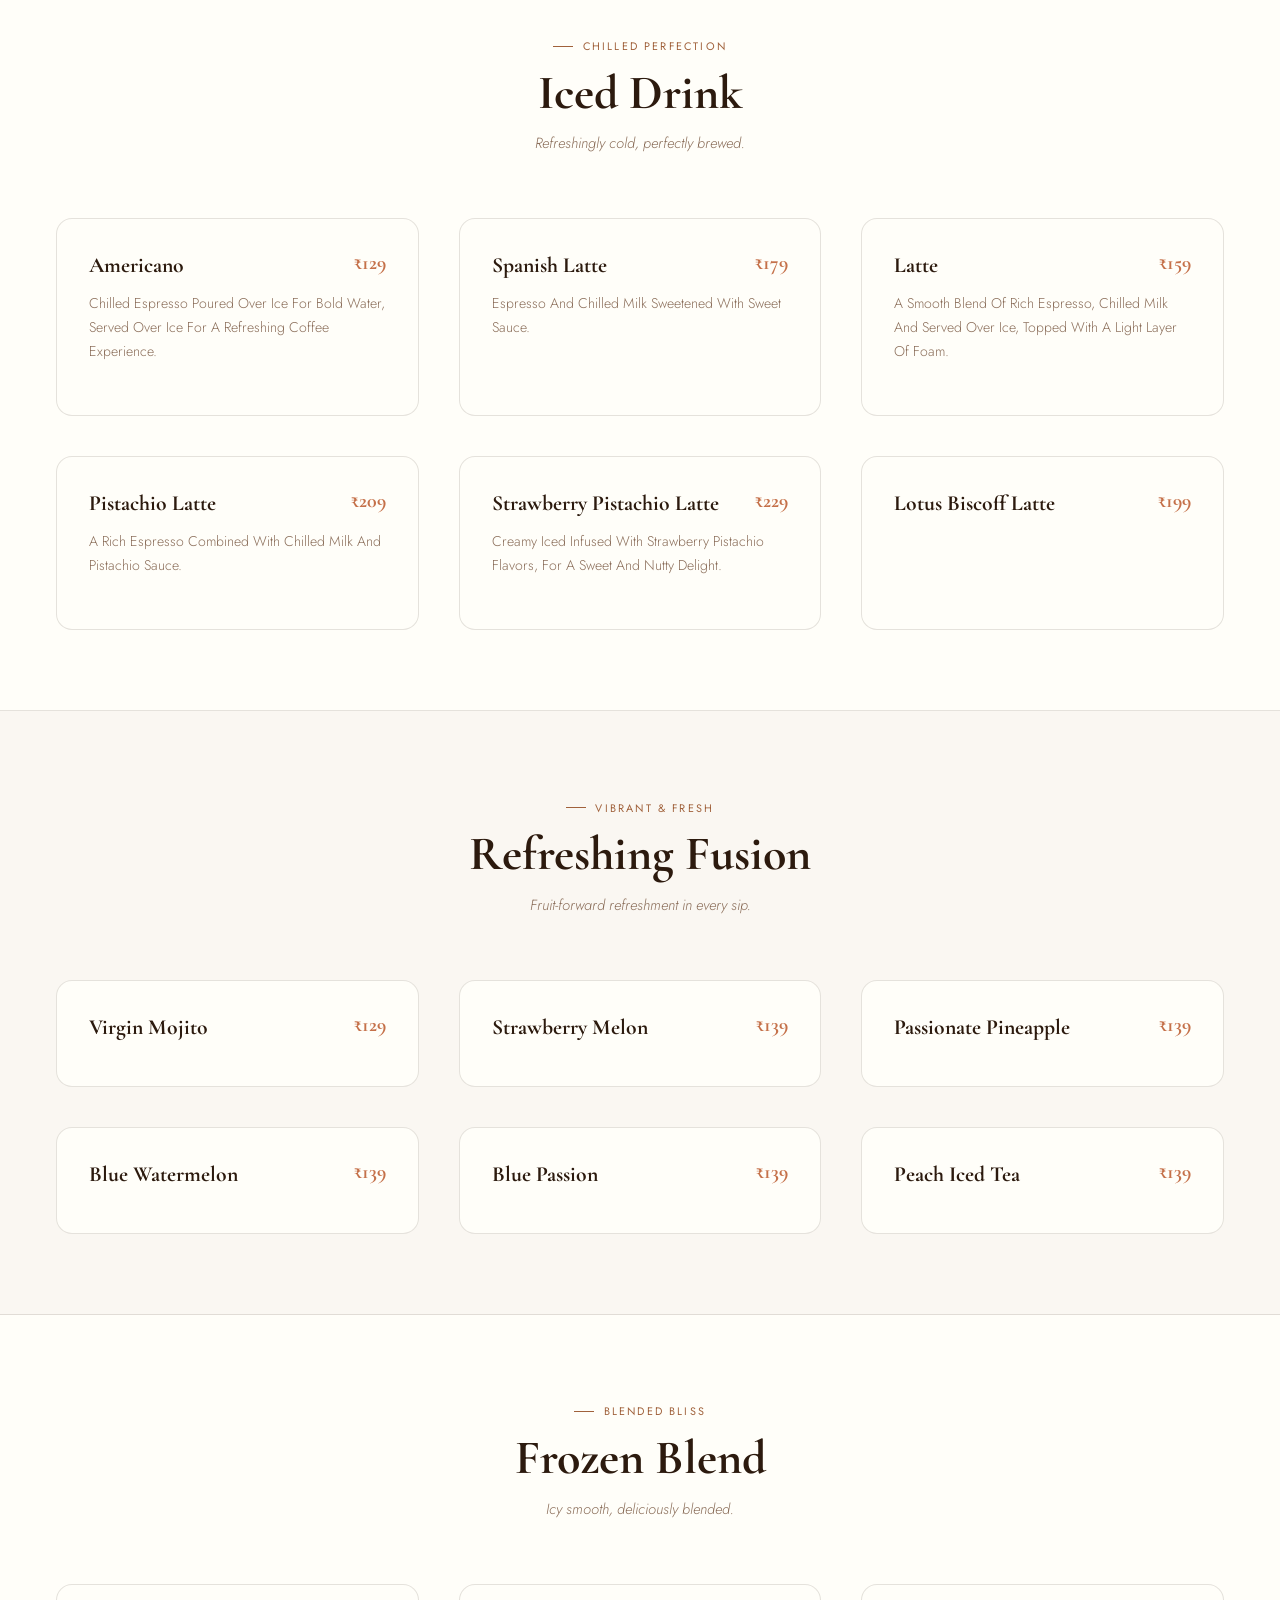
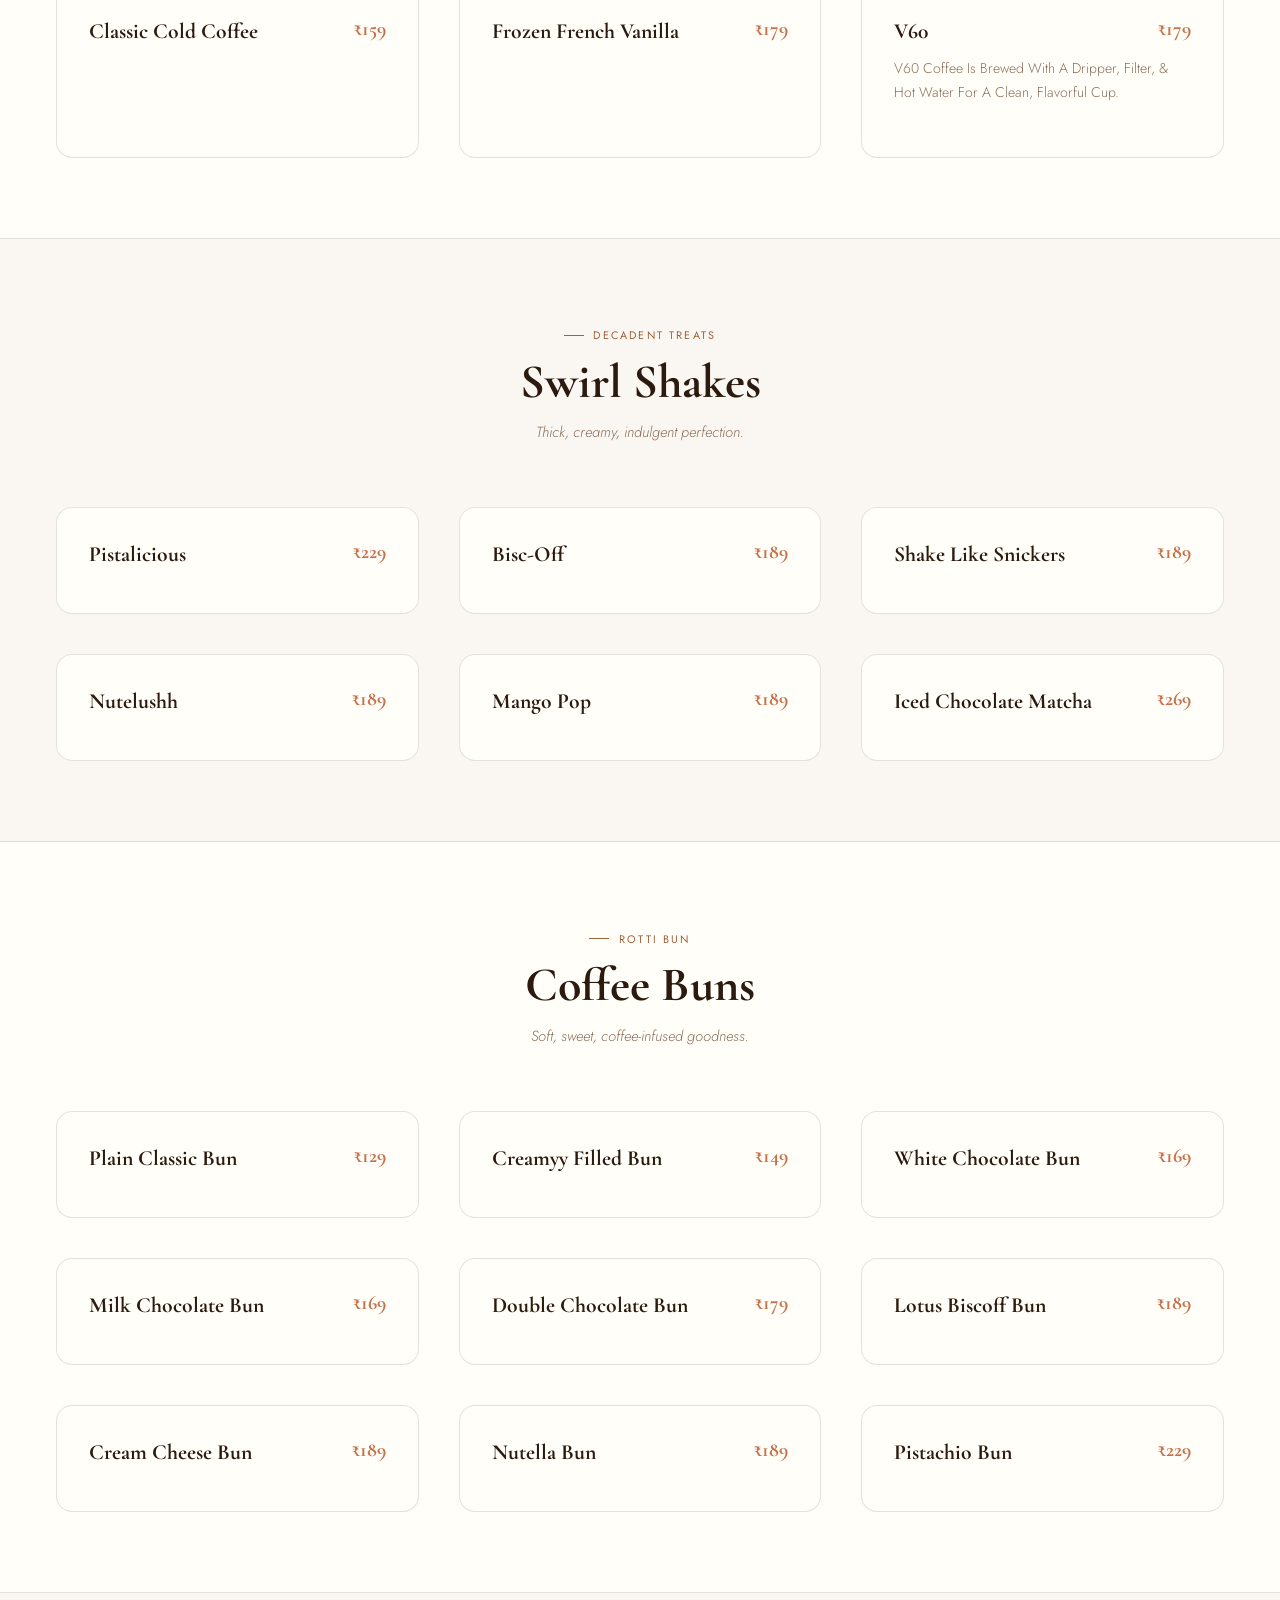
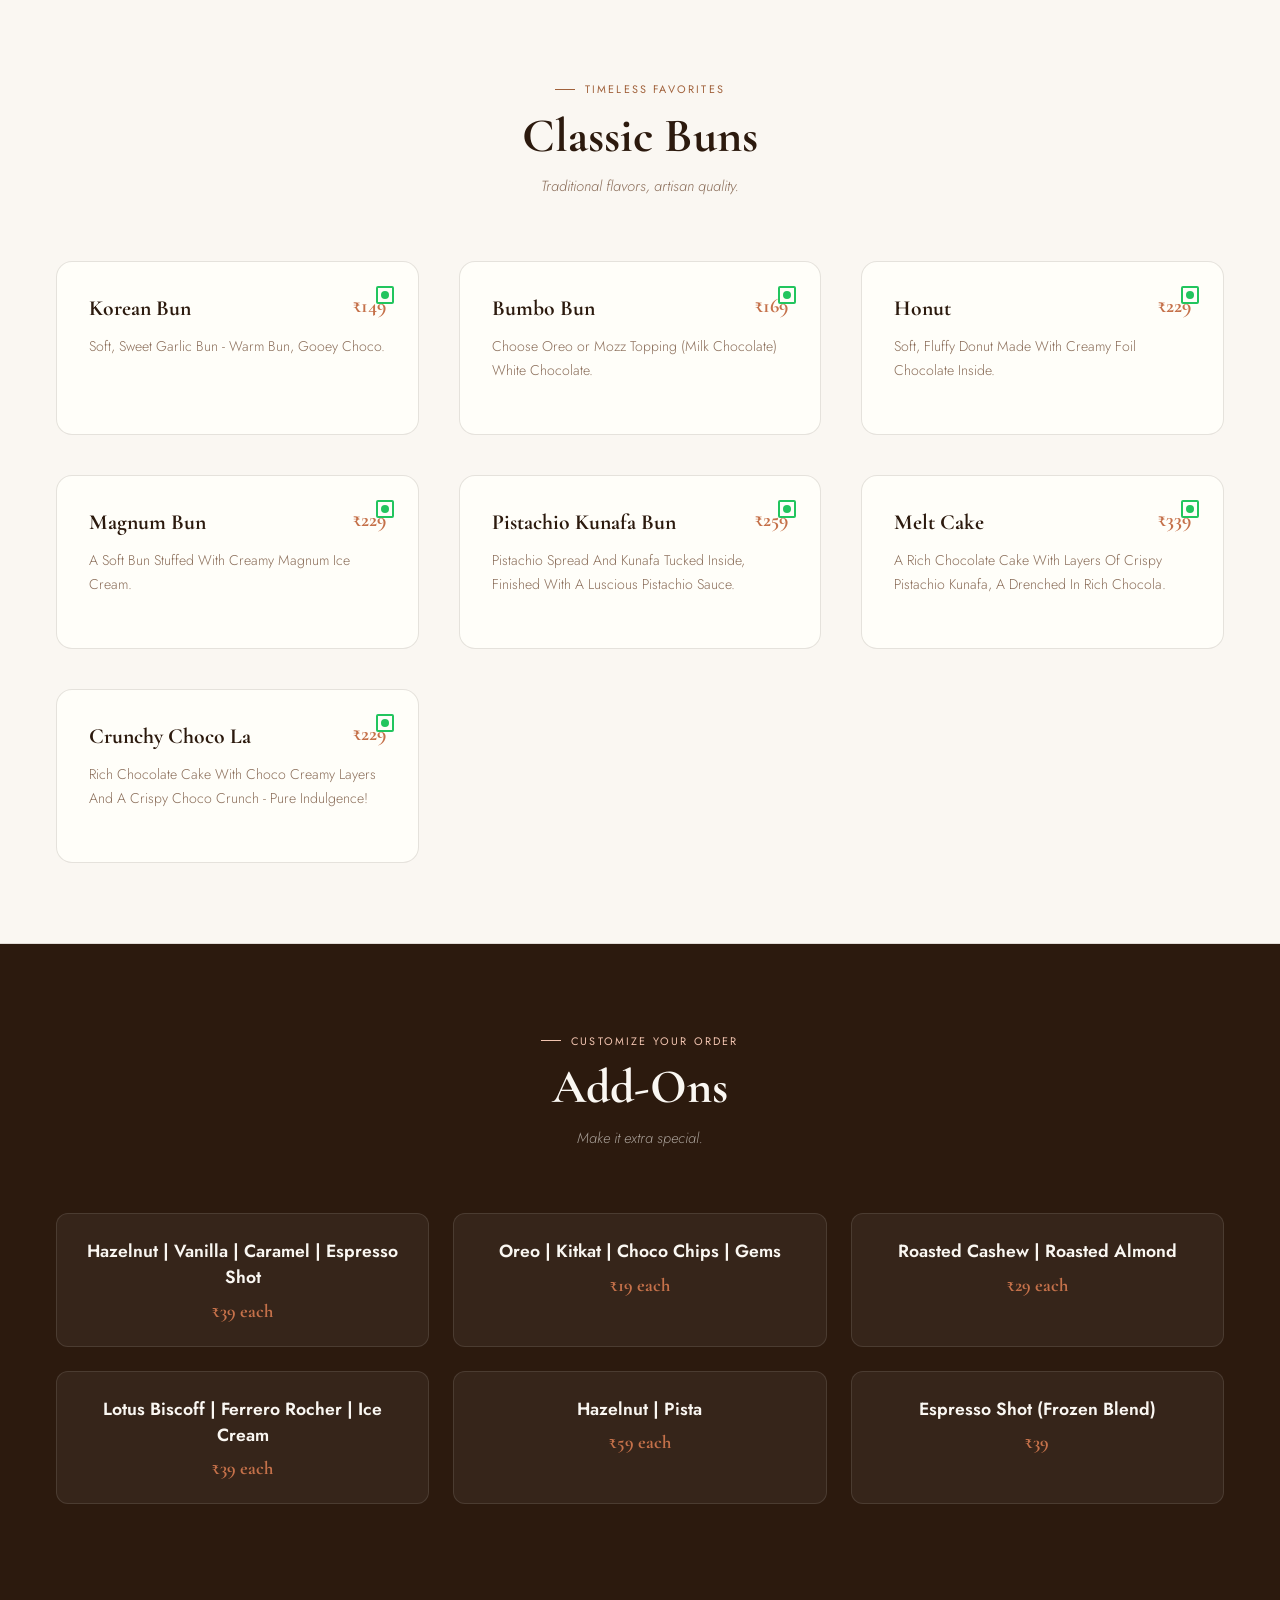
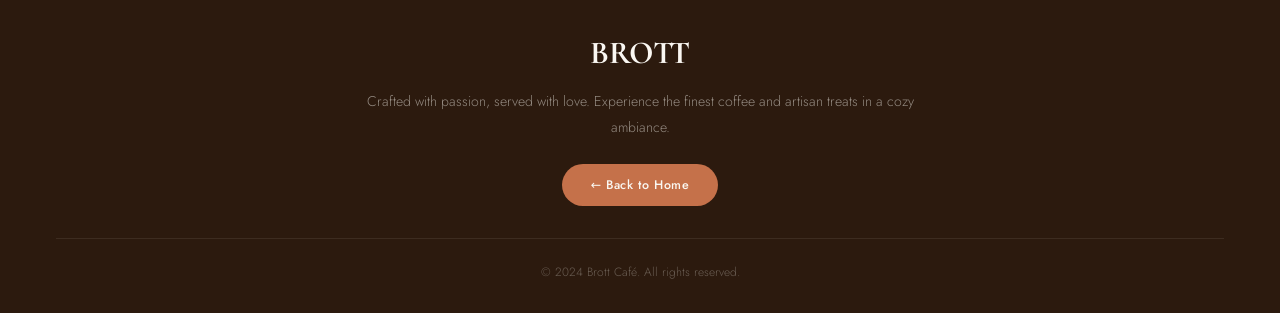
==== commit 01b2faeb: "Update print statement from 'Hello' to 'Goodbye'" ====
--- a/menu.html
+++ b/menu.html
@@ -44,8 +44,11 @@
   transition:background 0.2s;
 }
 .nav-logo-wrap:hover{background:var(--terra)}
-.nav-logo-wrap img{
-  height:32px;width:auto;display:block;
+.nav-logo-wrap span{
+  font-family:var(--serif);
+  font-size:1.5rem;
+  font-weight:700;
+  color:var(--cream);
 }
 .nav-toggle{
   display:none;
@@ -454,19 +457,28 @@
 <body>
 
 <!-- NAVBAR -->
-<nav id="nav">
-  <a class="nav-logo-wrap" href="#" aria-label="Brott Home">
-    <img src="images/brott_logo_transparent.png" alt="">  </a>
-  <button class="nav-toggle" type="button" aria-label="Toggle navigation" aria-expanded="false" aria-controls="nav-menu">
+<nav id="navbar">
+
+  <!-- LOGO -->
+<a href="index.html" class="nav-logo-wrap">
+  <img src="images/brott_logo_transparent.png" alt="Brott Logo" style="height:40px; width:auto; display:block;">
+</a>
+
+  <!-- HAMBURGER -->
+  <button class="nav-toggle" id="navToggle">
     <span></span>
   </button>
-  <ul id="nav-menu" class="nav-links">
-    <li><a href="index.html#home">Home</a></li>
-    <li><a href="index.html#about">About</a></li>
-    <li><a href="menu.html">Menu</a></li>
-    <li><a href="index.html#gallery">Gallery</a></li>
-    <li><a href="tel:+917996866066" class="nav-cta">Reserve</a></li>
+
+  <!-- LINKS -->
+  <ul class="nav-links" id="navLinks">
+    <li><a href="index.html#specials">Specials</a></li>
+    <li><a href="menu.html" class="active">Menu</a></li>
+    <li><a href="index.html#story">Our Story</a></li>
+    <li><a href="index.html#location">Visit Us</a></li>
+    <li><a href="#" class="nav-cta">Reserve</a></li>
   </ul>
+
+
 </nav>
 
 <!-- MENU HERO -->
@@ -1026,4 +1038,4 @@
 </script>
 
 </body>
-</html>+</html>
